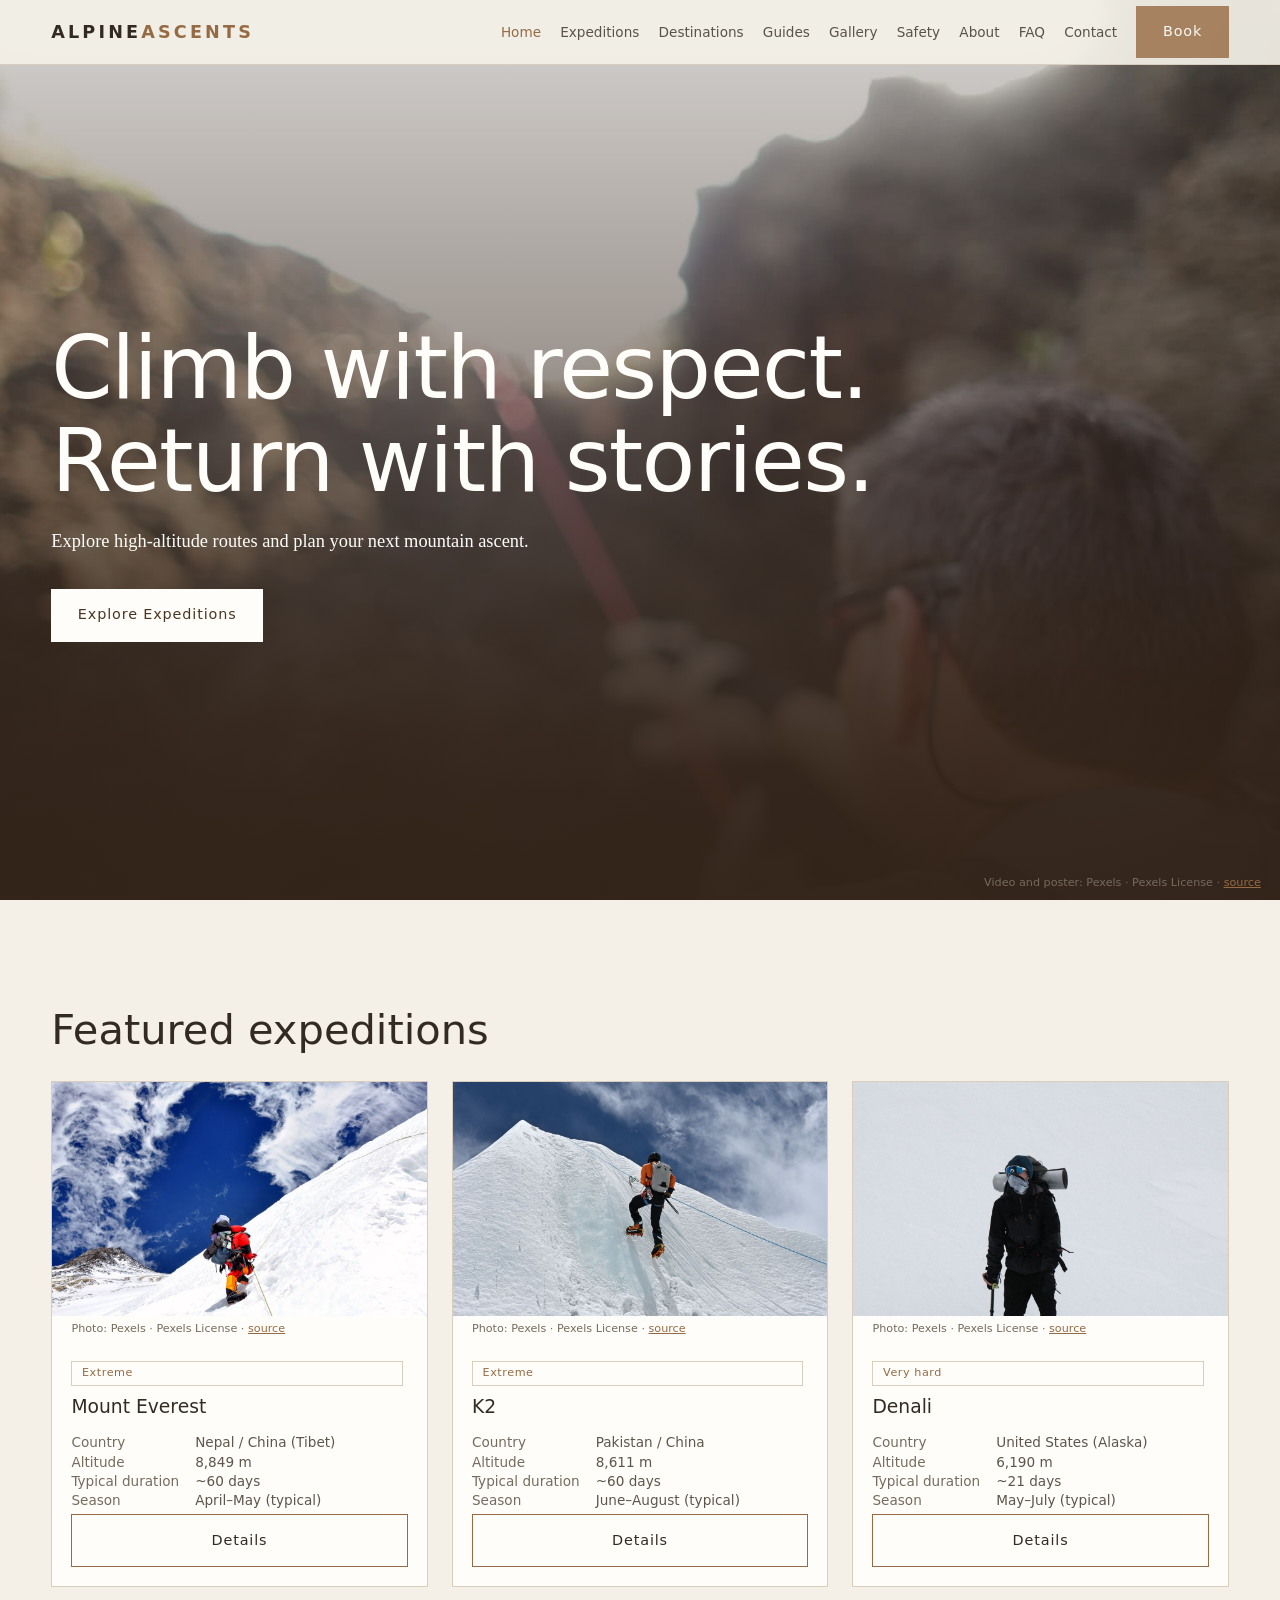
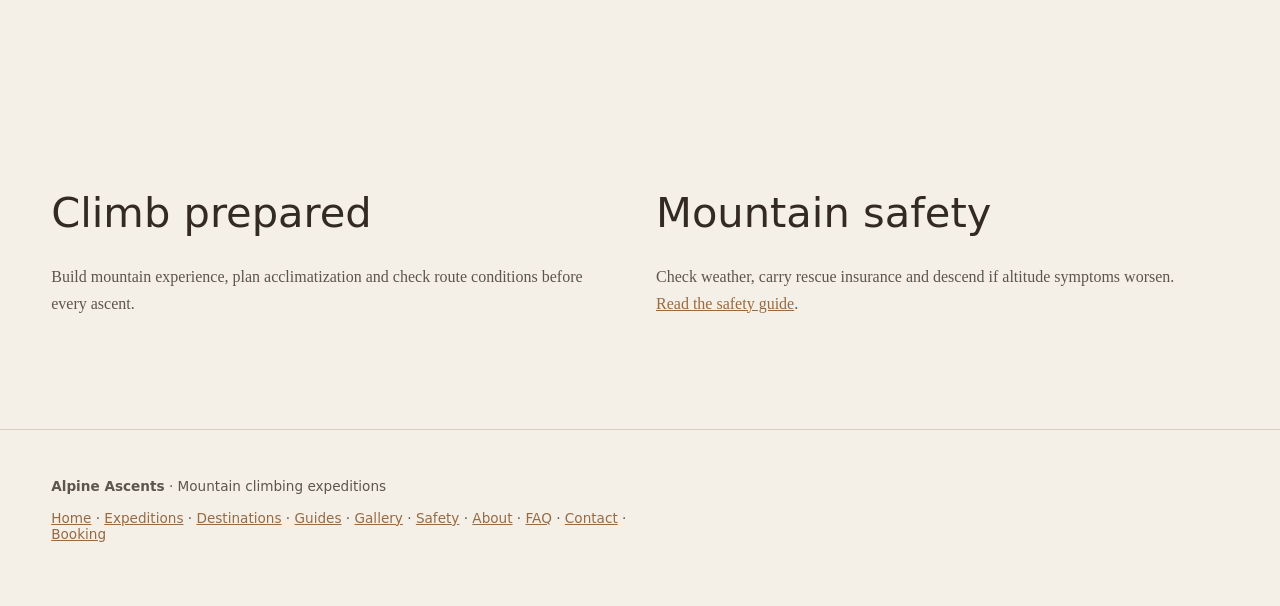
==== index.html @ 3ddf8aa6 "first commit" ====
<!DOCTYPE html>
<html lang="en">

<head>
    <meta charset="utf-8">
    <meta name="viewport" content="width=device-width,initial-scale=1">
    <title>Home – Alpine Ascents</title>
    <meta name="description" content="Mountain climbing expeditions, route details and climbing preparation.">
    <link rel="stylesheet" href="css/style.css">
</head>

<body data-page="home">
    <div id="nav"></div>
    <main>
        <div class="hero">
            <div class="wrap">
                <h1>Climb with respect.<br>Return with stories.</h1>
                <p>Explore high-altitude routes and plan your next mountain ascent.</p>
                <a class="btn pri" href="expeditions.html">Explore Expeditions</a>
            </div>
        </div>
        <section>
            <div class="wrap">
                <h2 class="rv">Featured expeditions</h2>
                <div id="grid" class="grid" aria-live="polite">Loading…</div>
            </div>
        </section>
        <section>
            <div class="wrap split">
                <div class="rv">
                    <h2>Climb prepared</h2>
                    <p>Build mountain experience, plan acclimatization and check route conditions before every ascent.</p>
                </div>
                <div class="rv">
                    <h2>Mountain safety</h2>
                    <p>Check weather, carry rescue insurance and descend if altitude symptoms worsen. <a
                            href="safety.html">Read the safety guide</a>.</p>
                </div>
            </div>
        </section>
    </main>
    <div id="foot"></div>
    <script src="js/media.js"></script>
    <script src="js/main.js"></script>
</body>

</html>
---- css/style.css ----
:root {
    --bg: #f4f0e8;
    --bg2: #fffdf9;
    --stone: #756b5e;
    --snow: #332b23;
    --ice: #966a43;
    --alp: #58744b;
    --line: #d9cdbd
}

* {
    box-sizing: border-box;
    margin: 0
}

html {
    scroll-behavior: smooth
}

body {
    background: var(--bg);
    color: var(--snow);
    font: 1rem/1.65 Georgia, 'Times New Roman', serif;
    overflow-x: hidden
}

h1,
h2,
h3,
.btn,
nav,
label,
.tag {
    font-family: system-ui, 'Segoe UI', sans-serif
}

h1 {
    font-size: clamp(2.2rem, 7vw, 5.5rem);
    line-height: 1.05;
    font-weight: 300;
    letter-spacing: -.02em
}

h2 {
    font-size: clamp(1.6rem, 4vw, 2.6rem);
    font-weight: 300;
    margin-bottom: 1rem
}

h3 {
    font-weight: 500;
    margin-bottom: .3rem
}

p {
    color: #5d554b;
    margin-bottom: 1rem;
    max-width: 68ch
}

a {
    color: var(--ice)
}

:focus-visible {
    outline: 2px solid var(--ice);
    outline-offset: 3px
}

.wrap {
    width: min(1200px, 92%);
    margin: auto
}

section {
    padding: clamp(3rem, 8vw, 6rem) 0
}

header {
    position: fixed;
    inset: 0 0 auto;
    z-index: 50;
    background: #f4f0e8ed;
    backdrop-filter: blur(10px);
    border-bottom: 1px solid var(--line)
}

header .wrap {
    display: flex;
    align-items: center;
    justify-content: space-between;
    height: 64px
}

.logo {
    font: 600 1.1rem system-ui;
    letter-spacing: .18em;
    text-transform: uppercase;
    color: var(--snow);
    text-decoration: none
}

.logo span {
    color: var(--ice)
}

nav ul {
    display: flex;
    gap: 1.2rem;
    list-style: none;
    padding: 0;
    align-items: center
}

nav a {
    color: var(--snow);
    text-decoration: none;
    font-size: .85rem;
    opacity: .8
}

nav a:hover,
nav a[aria-current] {
    opacity: 1;
    color: var(--ice)
}

#menu {
    display: none;
    background: none;
    border: 1px solid var(--line);
    color: var(--snow);
    padding: .6rem .9rem;
    min-height: 44px
}

.btn {
    display: inline-block;
    padding: .85rem 1.6rem;
    border: 1px solid var(--ice);
    color: var(--snow);
    background: transparent;
    text-decoration: none;
    cursor: pointer;
    font-size: .9rem;
    letter-spacing: .06em;
    transition: .3s;
    min-height: 44px
}

.btn:hover,
.btn.pri {
    background: var(--ice);
    color: #fffdf9
}

.hero {
    min-height: 100svh;
    display: flex;
    align-items: flex-end;
    padding: 8rem 0 4rem;
    background: linear-gradient(#3828191c 10%, #332419df), radial-gradient(ellipse at 70% 30%, #b9956c, #6c523b 75%);
    position: relative
}

.hero:before {
    content: "";
    position: absolute;
    inset: auto 0 0;
    height: 55%;
    background: linear-gradient(135deg, transparent 49%, #5b4634 50%) 0 0/40% 100%, linear-gradient(225deg, transparent 49%, #705941 50%) 30% 0/50% 80%, linear-gradient(135deg, transparent 49%, #3b3024 50%) 70% 0/45% 60%;
    background-repeat: no-repeat;
    opacity: .9
}

.hero .wrap {
    position: relative
}

.hero p {
    font-size: 1.15rem;
    margin: 1.2rem 0 2rem
}

.grid {
    display: grid;
    gap: 1.5rem;
    grid-template-columns: repeat(auto-fill, minmax(min(100%, 290px), 1fr))
}

.card {
    background: var(--bg2);
    border: 1px solid var(--line);
    overflow: hidden;
    transition: .4s;
    display: flex;
    flex-direction: column
}

.card:hover {
    transform: translateY(-4px);
    border-color: var(--ice)
}

.ph {
    aspect-ratio: 16/10;
    background: linear-gradient(160deg, #e1d3be, #c8b296);
    display: grid;
    place-items: center;
    color: var(--stone);
    font: .75rem system-ui;
    text-align: center;
    padding: 1rem;
    position: relative
}

.ph img {
    position: absolute;
    inset: 0;
    width: 100%;
    height: 100%;
    object-fit: cover
}
.card .body {
    padding: 1.2rem;
    flex: 1;
    display: flex;
    flex-direction: column;
    gap: .4rem
}

.card .body p {
    font-size: .9rem;
    margin: 0
}

.card .body .btn {
    margin-top: auto;
    text-align: center
}

.tag {
    display: inline-block;
    font-size: .7rem;
    padding: .15rem .6rem;
    border: 1px solid var(--line);
    color: var(--ice);
    margin-right: .3rem;
    letter-spacing: .05em
}

.tag.warn {
    color: #8a5a32
}

dl {
    display: grid;
    grid-template-columns: auto 1fr;
    gap: .2rem 1rem;
    font: .85rem system-ui;
    color: #5d554b
}

dt {
    color: var(--stone)
}

dd {
    margin: 0
}

.note {
    border-left: 3px solid #b18354;
    background: #b1835417;
    padding: .8rem 1rem;
    font: .85rem system-ui;
    margin: 1rem 0
}

.split {
    display: grid;
    gap: 2rem;
    grid-template-columns: 1fr 1fr;
    align-items: start
}

.tools {
    display: flex;
    flex-wrap: wrap;
    gap: .8rem;
    margin-bottom: 2rem
}

input,
select,
textarea {
    background: var(--bg2);
    color: var(--snow);
    border: 1px solid var(--line);
    padding: .8rem;
    font: 1rem system-ui;
    width: 100%;
    min-height: 44px
}

.tools input,
.tools select {
    flex: 1 1 170px;
    width: auto
}

form {
    display: grid;
    gap: 1rem;
    max-width: 560px
}

label {
    font-size: .85rem;
    color: var(--stone)
}

.err {
    color: #a5362f;
    font: .8rem system-ui;
    min-height: 1em
}

.ok {
    color: var(--alp);
    font: .95rem system-ui
}

.faq button {
    width: 100%;
    text-align: left;
    background: none;
    border: 0;
    border-bottom: 1px solid var(--line);
    color: var(--snow);
    padding: 1.1rem 0;
    font: 1.05rem system-ui;
    cursor: pointer;
    display: flex;
    justify-content: space-between;
    min-height: 44px
}

.faq .a {
    display: none;
    padding: .8rem 0
}

.faq .open+.a {
    display: block
}

ul.chk {
    padding-left: 1.2rem;
    color: #5d554b
}

dialog {
    background: var(--bg2);
    color: var(--snow);
    border: 1px solid var(--line);
    max-width: min(92vw, 800px);
    padding: 1.5rem
}

dialog::backdrop {
    background: #30251abf
}

footer {
    border-top: 1px solid var(--line);
    padding: 3rem 0;
    font: .85rem system-ui;
    color: var(--stone)
}

#top {
    position: fixed;
    right: 1rem;
    bottom: 1rem;
    width: 44px;
    height: 44px;
    border: 1px solid var(--ice);
    background: var(--bg);
    color: var(--ice);
    cursor: pointer;
    display: none;
    z-index: 40
}

.rv {
    opacity: 0;
    transform: translateY(24px);
    transition: 1s
}

.rv.in {
    opacity: 1;
    transform: none
}

@media(max-width:860px) {
    #menu {
        display: block
    }

    nav ul {
        display: none;
        position: absolute;
        top: 64px;
        left: 0;
        right: 0;
        flex-direction: column;
        background: var(--bg);
        padding: 1.5rem;
        border-bottom: 1px solid var(--line);
        gap: 1rem
    }

    nav ul.open {
        display: flex
    }

    .split {
        grid-template-columns: 1fr
    }
}

@media(min-width:1800px) {
    html {
        font-size: 118%
    }
}

@media(prefers-reduced-motion:reduce) {
    * {
        transition: none !important;
        animation: none !important;
        scroll-behavior: auto !important
    }

    .rv {
        opacity: 1;
        transform: none
    }
}

/* ---- media: hero picture/video + photo credits ---- */
.hero .wrap {
    z-index: 1
}

.hasimg:before {
    display: none
}

.hasimg:after {
    content: "";
    position: absolute;
    inset: 0;
    background: linear-gradient(#33241924, #332419d9 95%)
}

.bgv {
    position: absolute;
    inset: 0;
    width: 100%;
    height: 100%;
    object-fit: cover;
    opacity: .72
}

.credit {
    display: block;
    font: .7rem system-ui;
    color: var(--stone);
    padding: .4rem 1.2rem
}

.page-photo {
    margin: 1.5rem 0 2rem
}

.page-photo img {
    display: block;
    width: 100%;
    height: clamp(220px, 32vw, 420px);
    object-fit: cover;
    border: 1px solid var(--line)
}

.herocredit {
    position: absolute;
    right: 0;
    bottom: .3rem;
    z-index: 2
}

/* The autoplay climbing video is confined to the homepage hero. */
.hero .wrap,
.hero p {
    color: #fffdf9
}

.hero .btn.pri {
    border-color: #fffdf9;
    background: #fffdf9;
    color: #4a3524
}

@media(prefers-reduced-motion:reduce) {
    .bgv {
        display: none
    }
}
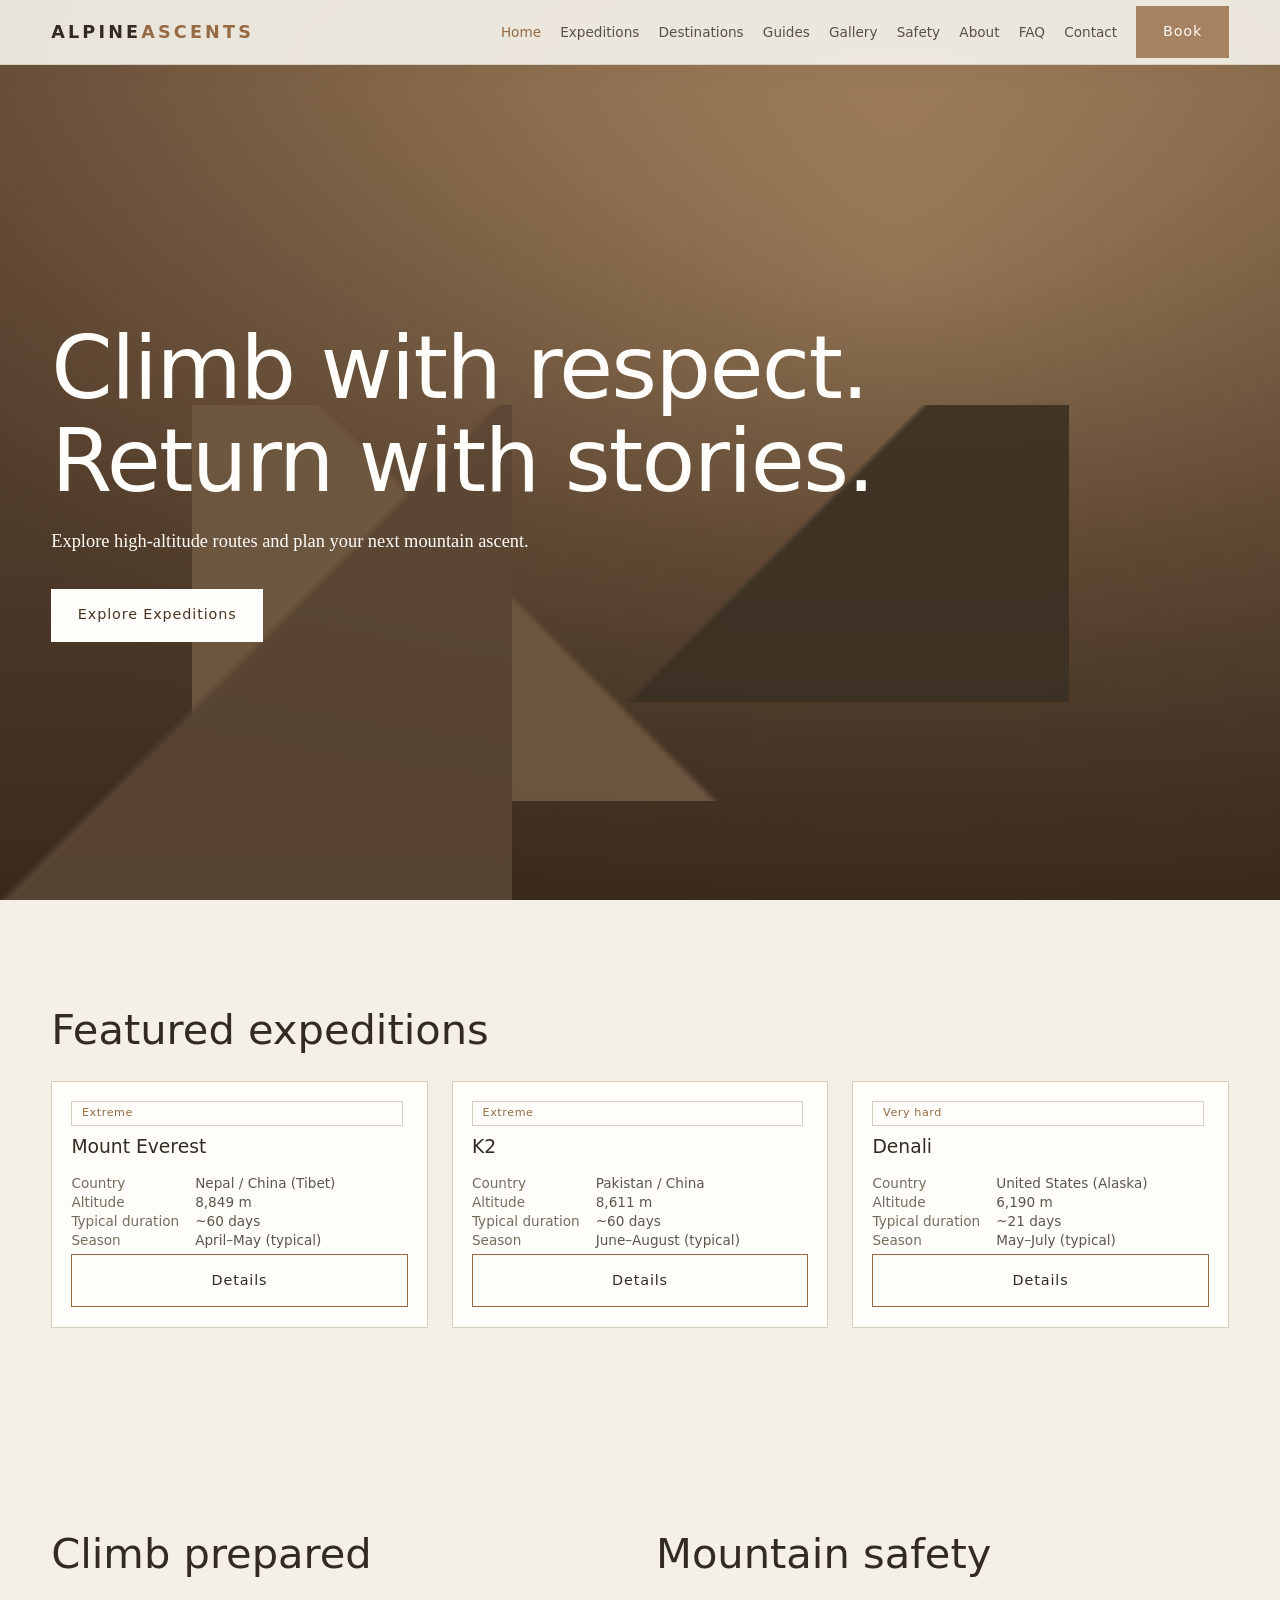
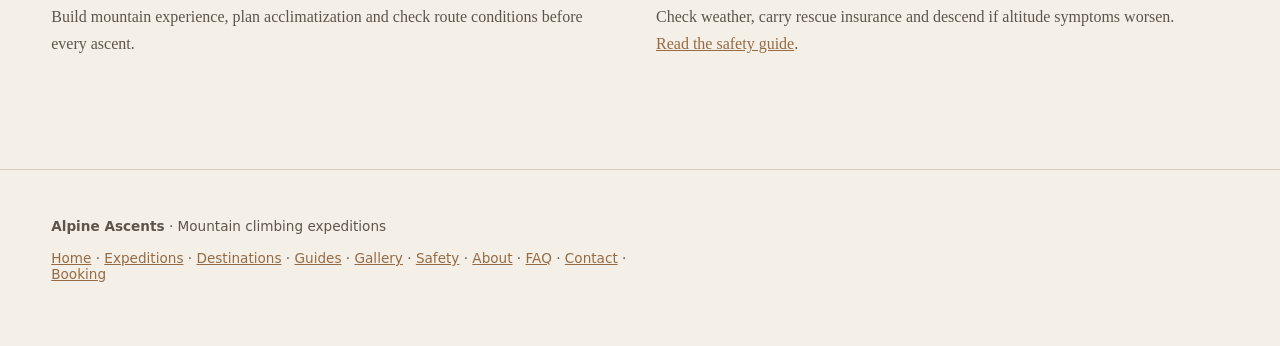
==== commit 9ac06147: "update code" ====
--- a/index.html
+++ b/index.html
@@ -40,7 +40,6 @@
         </section>
     </main>
     <div id="foot"></div>
-    <script src="js/media.js"></script>
     <script src="js/main.js"></script>
 </body>
 
--- a/css/style.css
+++ b/css/style.css
@@ -202,25 +202,6 @@
     border-color: var(--ice)
 }
 
-.ph {
-    aspect-ratio: 16/10;
-    background: linear-gradient(160deg, #e1d3be, #c8b296);
-    display: grid;
-    place-items: center;
-    color: var(--stone);
-    font: .75rem system-ui;
-    text-align: center;
-    padding: 1rem;
-    position: relative
-}
-
-.ph img {
-    position: absolute;
-    inset: 0;
-    width: 100%;
-    height: 100%;
-    object-fit: cover
-}
 .card .body {
     padding: 1.2rem;
     flex: 1;
@@ -450,58 +431,6 @@
     }
 }
 
-/* ---- media: hero picture/video + photo credits ---- */
-.hero .wrap {
-    z-index: 1
-}
-
-.hasimg:before {
-    display: none
-}
-
-.hasimg:after {
-    content: "";
-    position: absolute;
-    inset: 0;
-    background: linear-gradient(#33241924, #332419d9 95%)
-}
-
-.bgv {
-    position: absolute;
-    inset: 0;
-    width: 100%;
-    height: 100%;
-    object-fit: cover;
-    opacity: .72
-}
-
-.credit {
-    display: block;
-    font: .7rem system-ui;
-    color: var(--stone);
-    padding: .4rem 1.2rem
-}
-
-.page-photo {
-    margin: 1.5rem 0 2rem
-}
-
-.page-photo img {
-    display: block;
-    width: 100%;
-    height: clamp(220px, 32vw, 420px);
-    object-fit: cover;
-    border: 1px solid var(--line)
-}
-
-.herocredit {
-    position: absolute;
-    right: 0;
-    bottom: .3rem;
-    z-index: 2
-}
-
-/* The autoplay climbing video is confined to the homepage hero. */
 .hero .wrap,
 .hero p {
     color: #fffdf9
@@ -512,9 +441,3 @@
     background: #fffdf9;
     color: #4a3524
 }
-
-@media(prefers-reduced-motion:reduce) {
-    .bgv {
-        display: none
-    }
-}
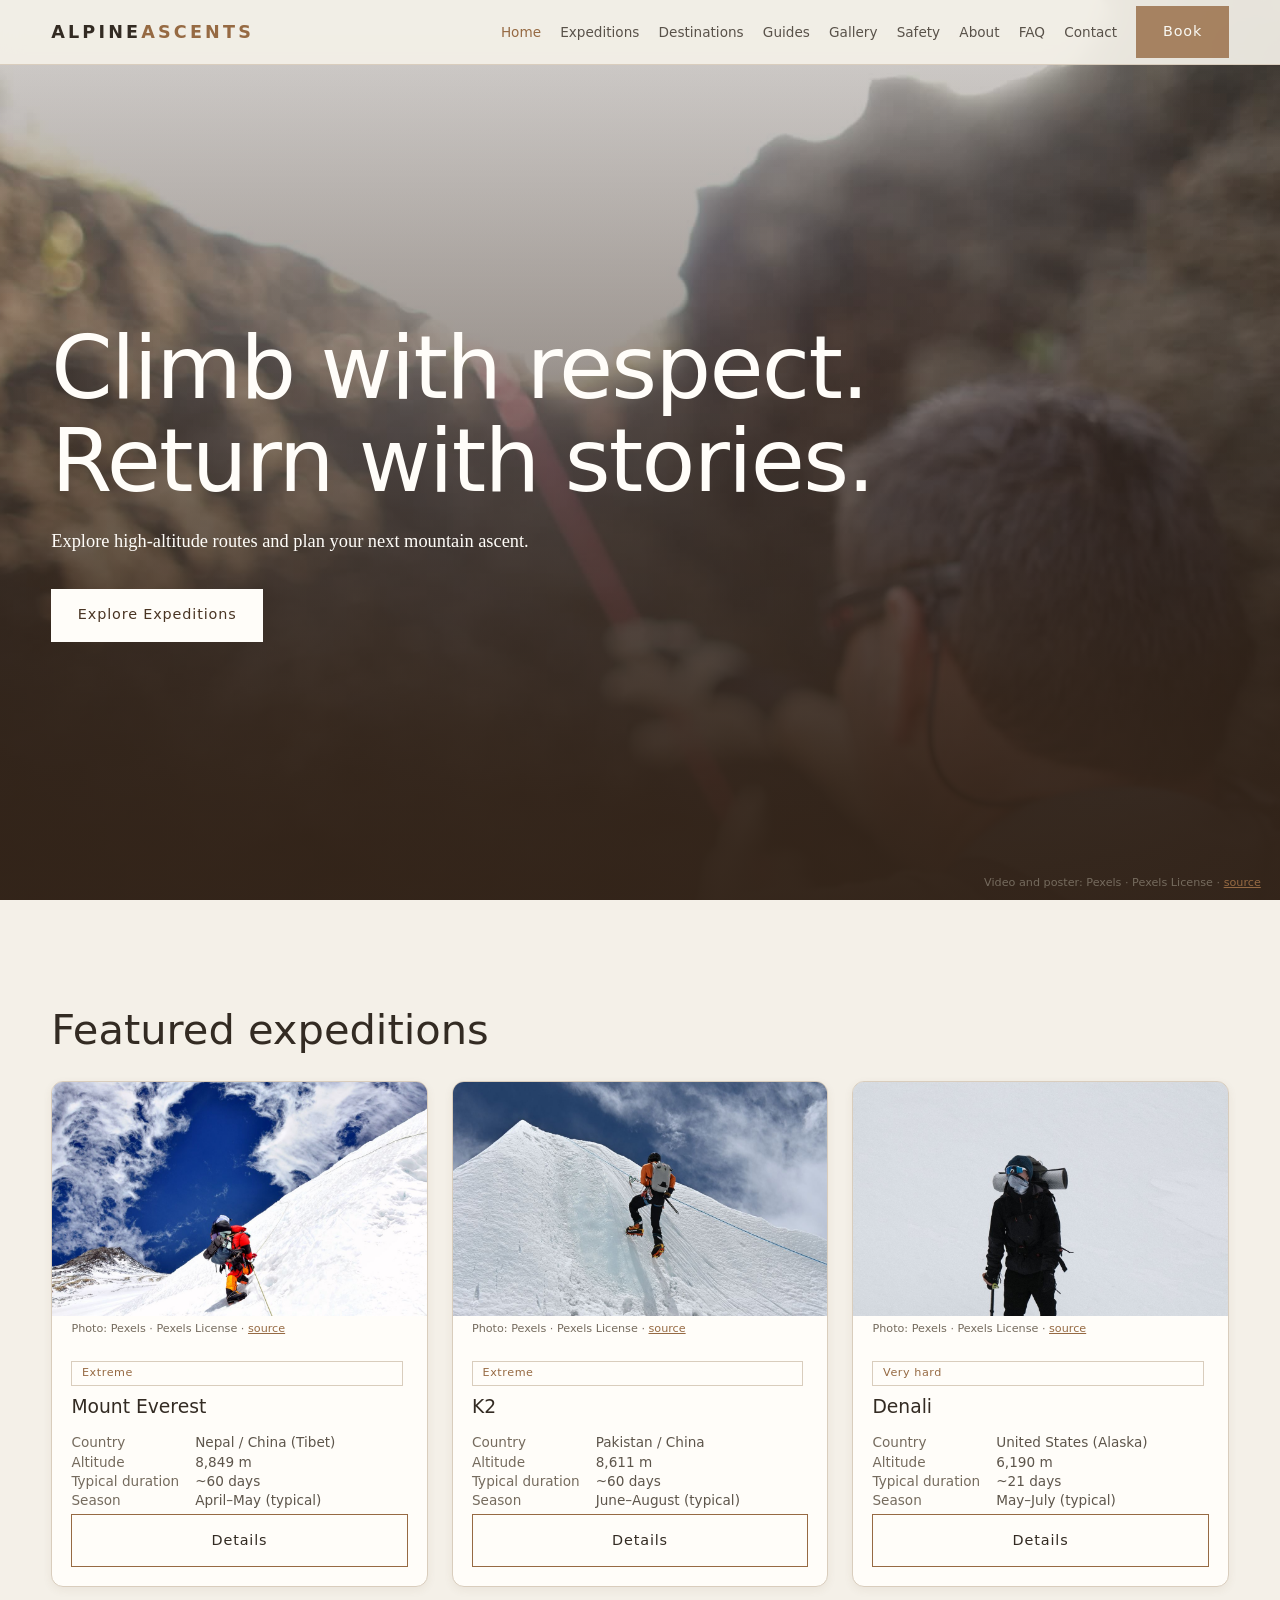
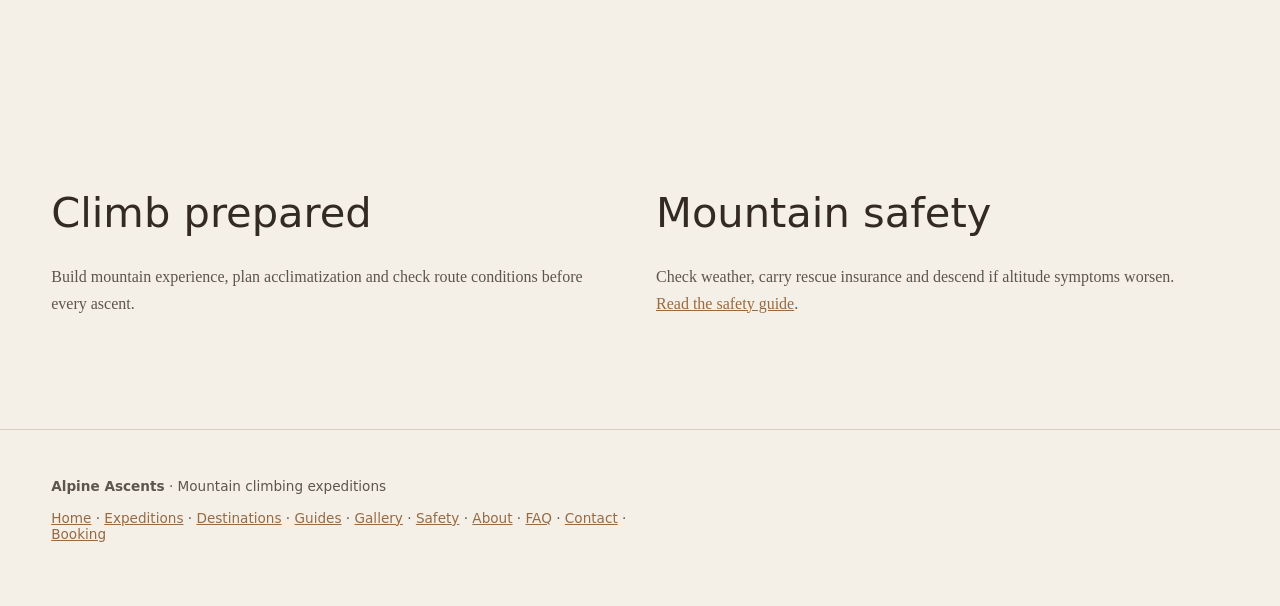
==== commit 822194d2: "update" ====
--- a/index.html
+++ b/index.html
@@ -40,6 +40,7 @@
         </section>
     </main>
     <div id="foot"></div>
+    <script src="js/media.js"></script>
     <script src="js/main.js"></script>
 </body>
 
--- a/css/style.css
+++ b/css/style.css
@@ -191,17 +191,44 @@
 .card {
     background: var(--bg2);
     border: 1px solid var(--line);
+    border-radius: 12px;
+    box-shadow: 0 3px 10px #60452b12;
     overflow: hidden;
-    transition: .4s;
+    transition: transform .25s ease, box-shadow .25s ease, border-color .25s ease;
     display: flex;
     flex-direction: column
 }
 
 .card:hover {
     transform: translateY(-4px);
+    box-shadow: 0 8px 20px #60452b24;
     border-color: var(--ice)
 }
 
+.ph {
+    aspect-ratio: 16/10;
+    background: linear-gradient(160deg, #e1d3be, #c8b296);
+    display: grid;
+    place-items: center;
+    color: var(--stone);
+    font: .75rem system-ui;
+    text-align: center;
+    padding: 1rem;
+    position: relative
+}
+
+.ph img {
+    position: absolute;
+    inset: 0;
+    width: 100%;
+    height: 100%;
+    object-fit: cover;
+    transition: transform .35s ease
+}
+
+.card:hover .ph img {
+    transform: scale(1.04)
+}
 .card .body {
     padding: 1.2rem;
     flex: 1;
@@ -431,6 +458,58 @@
     }
 }
 
+/* ---- media: hero picture/video + photo credits ---- */
+.hero .wrap {
+    z-index: 1
+}
+
+.hasimg:before {
+    display: none
+}
+
+.hasimg:after {
+    content: "";
+    position: absolute;
+    inset: 0;
+    background: linear-gradient(#33241924, #332419d9 95%)
+}
+
+.bgv {
+    position: absolute;
+    inset: 0;
+    width: 100%;
+    height: 100%;
+    object-fit: cover;
+    opacity: .72
+}
+
+.credit {
+    display: block;
+    font: .7rem system-ui;
+    color: var(--stone);
+    padding: .4rem 1.2rem
+}
+
+.page-photo {
+    margin: 1.5rem 0 2rem
+}
+
+.page-photo img {
+    display: block;
+    width: 100%;
+    height: clamp(220px, 32vw, 420px);
+    object-fit: cover;
+    border: 1px solid var(--line)
+}
+
+.herocredit {
+    position: absolute;
+    right: 0;
+    bottom: .3rem;
+    z-index: 2
+}
+
+/* The autoplay climbing video is confined to the homepage hero. */
 .hero .wrap,
 .hero p {
     color: #fffdf9
@@ -441,3 +520,9 @@
     background: #fffdf9;
     color: #4a3524
 }
+
+@media(prefers-reduced-motion:reduce) {
+    .bgv {
+        display: none
+    }
+}
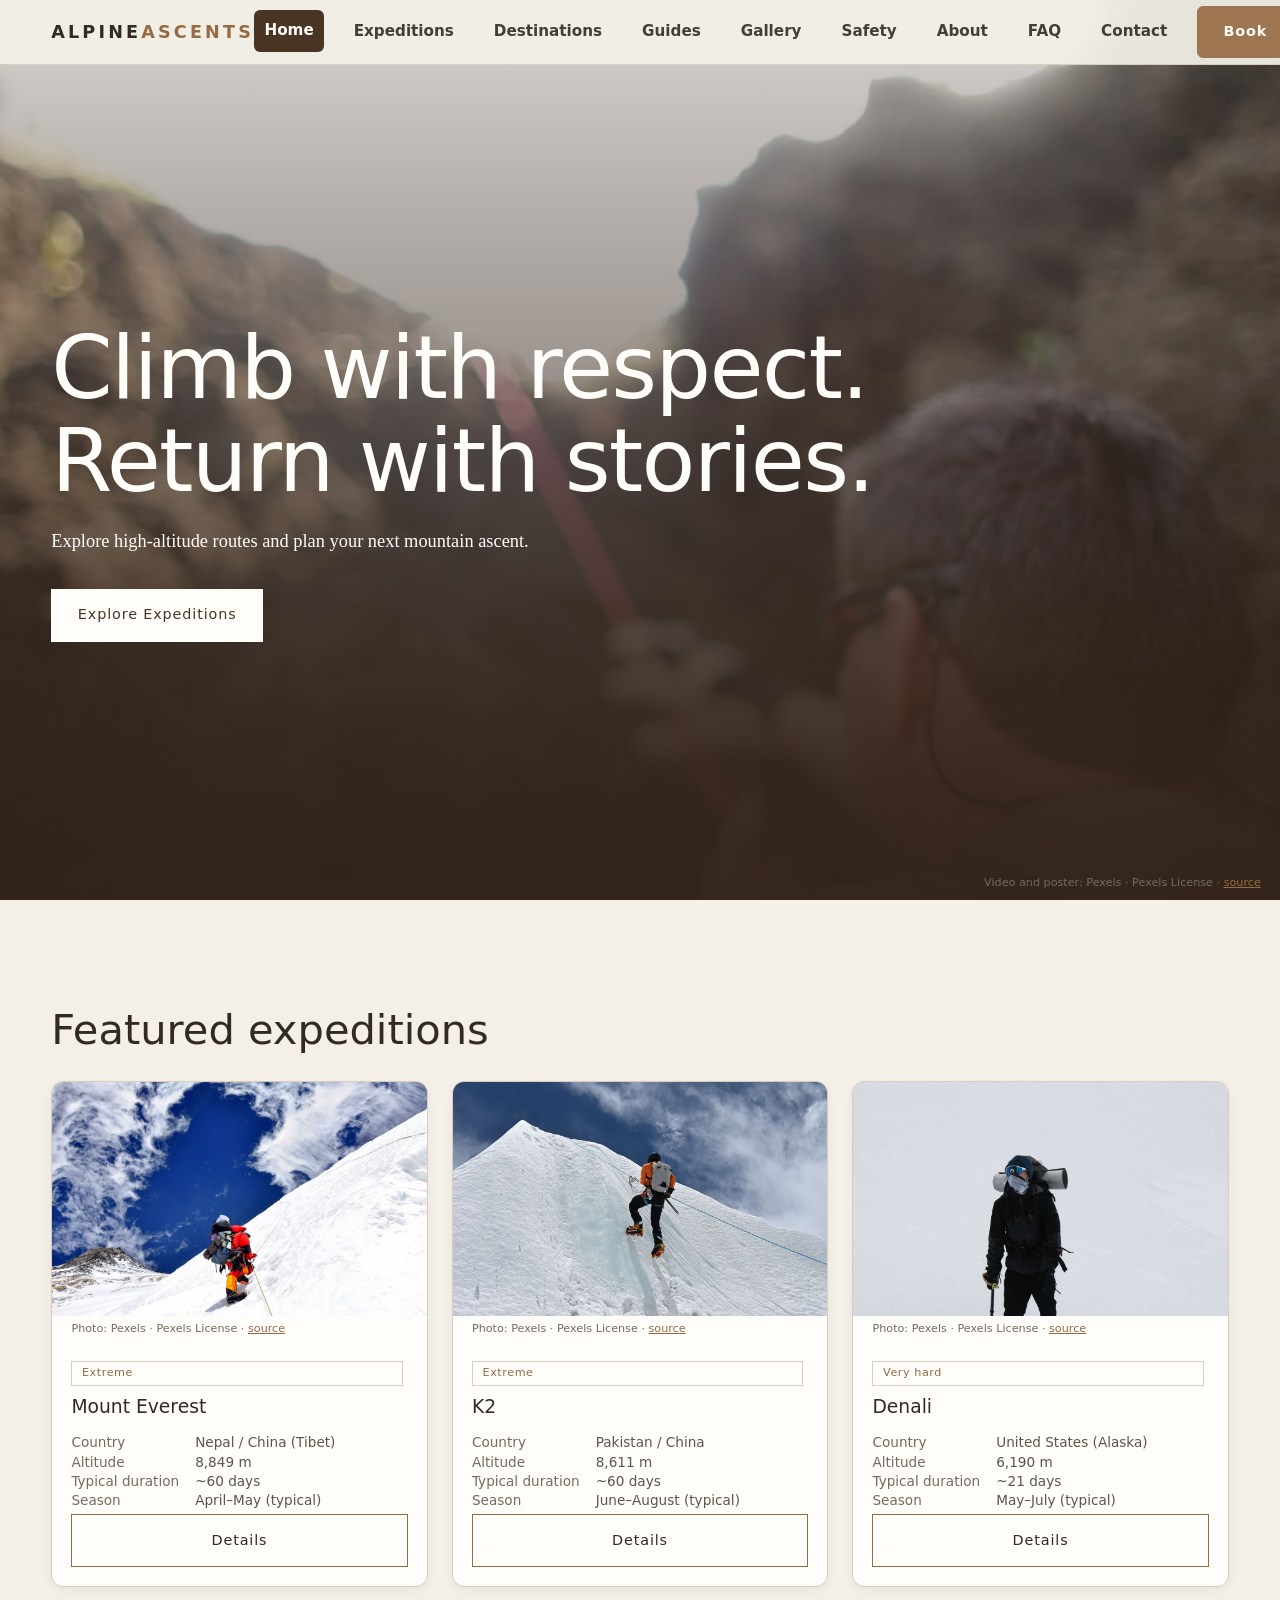
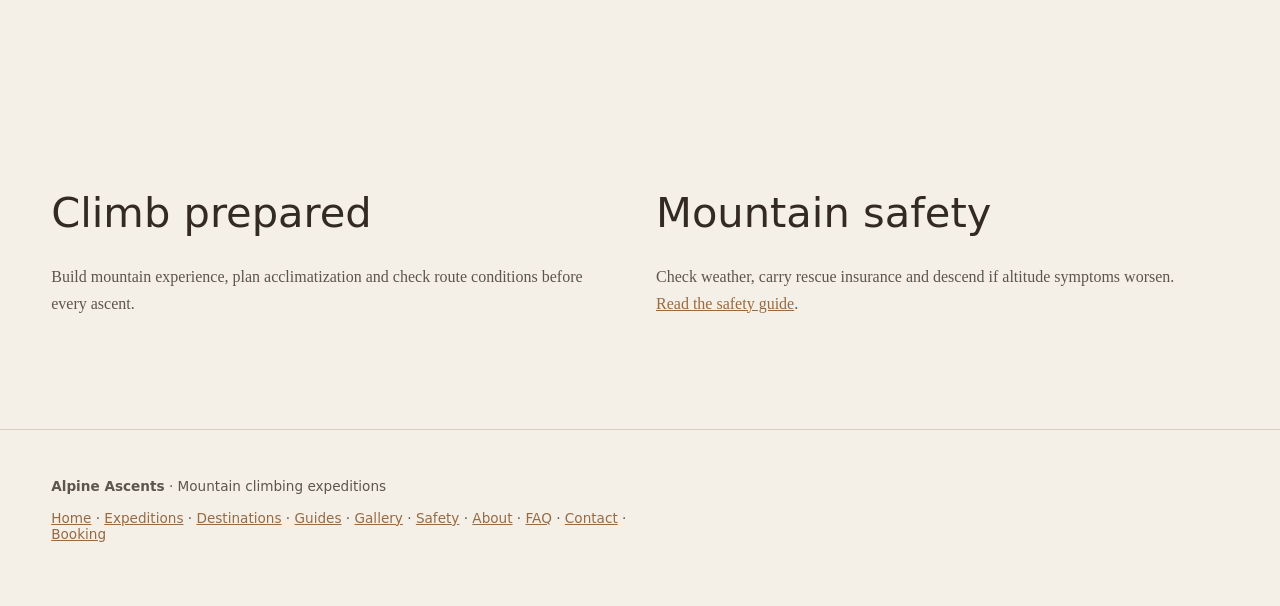
==== commit 47d27726: "update" ====
--- a/index.html
+++ b/index.html
@@ -7,6 +7,7 @@
     <title>Home – Alpine Ascents</title>
     <meta name="description" content="Mountain climbing expeditions, route details and climbing preparation.">
     <link rel="stylesheet" href="css/style.css">
+    <link rel="icon" type="image/webp" href="assets/images/climbing/fav.webp">
 </head>
 
 <body data-page="home">
--- a/css/style.css
+++ b/css/style.css
@@ -115,23 +115,42 @@
 nav a {
     color: var(--snow);
     text-decoration: none;
-    font-size: .85rem;
-    opacity: .8
+    font-size: .95rem;
+    font-weight: 600;
+    opacity: .9;
+    display: inline-block;
+    padding: .5rem .65rem;
+    border-radius: 6px;
+    transition: color .2s ease, background-color .2s ease, transform .2s ease
 }
 
 nav a:hover,
 nav a[aria-current] {
     opacity: 1;
-    color: var(--ice)
+    color: #fffdf9;
+    background: #4a3524;
+    transform: translateY(-1px)
 }
 
 #menu {
     display: none;
-    background: none;
+    background: var(--bg2);
     border: 1px solid var(--line);
+    border-radius: 6px;
     color: var(--snow);
     padding: .6rem .9rem;
-    min-height: 44px
+    min-height: 44px;
+    font-size: .95rem;
+    font-weight: 600;
+    cursor: pointer;
+    transition: color .2s ease, background-color .2s ease, border-color .2s ease
+}
+
+#menu:hover,
+#menu[aria-expanded="true"] {
+    color: #fffdf9;
+    background: #4a3524;
+    border-color: #4a3524
 }
 
 .btn {
